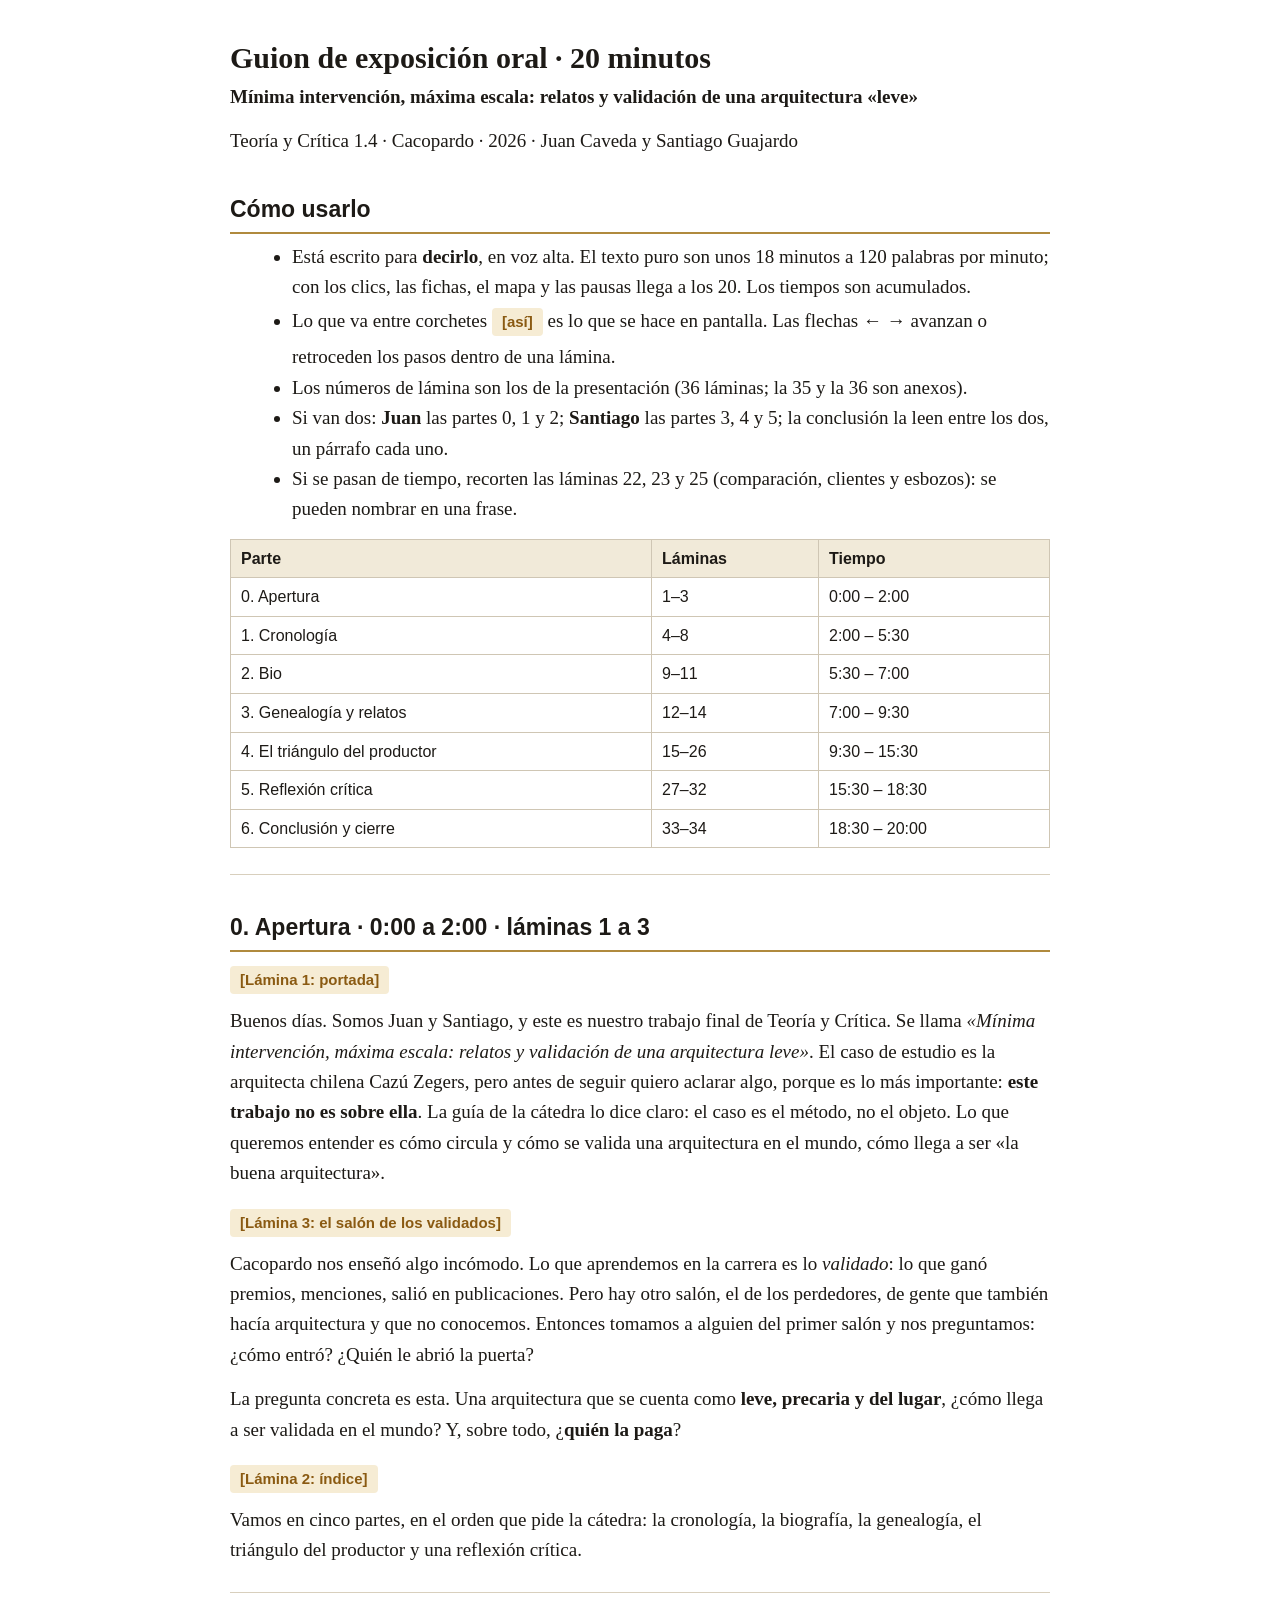
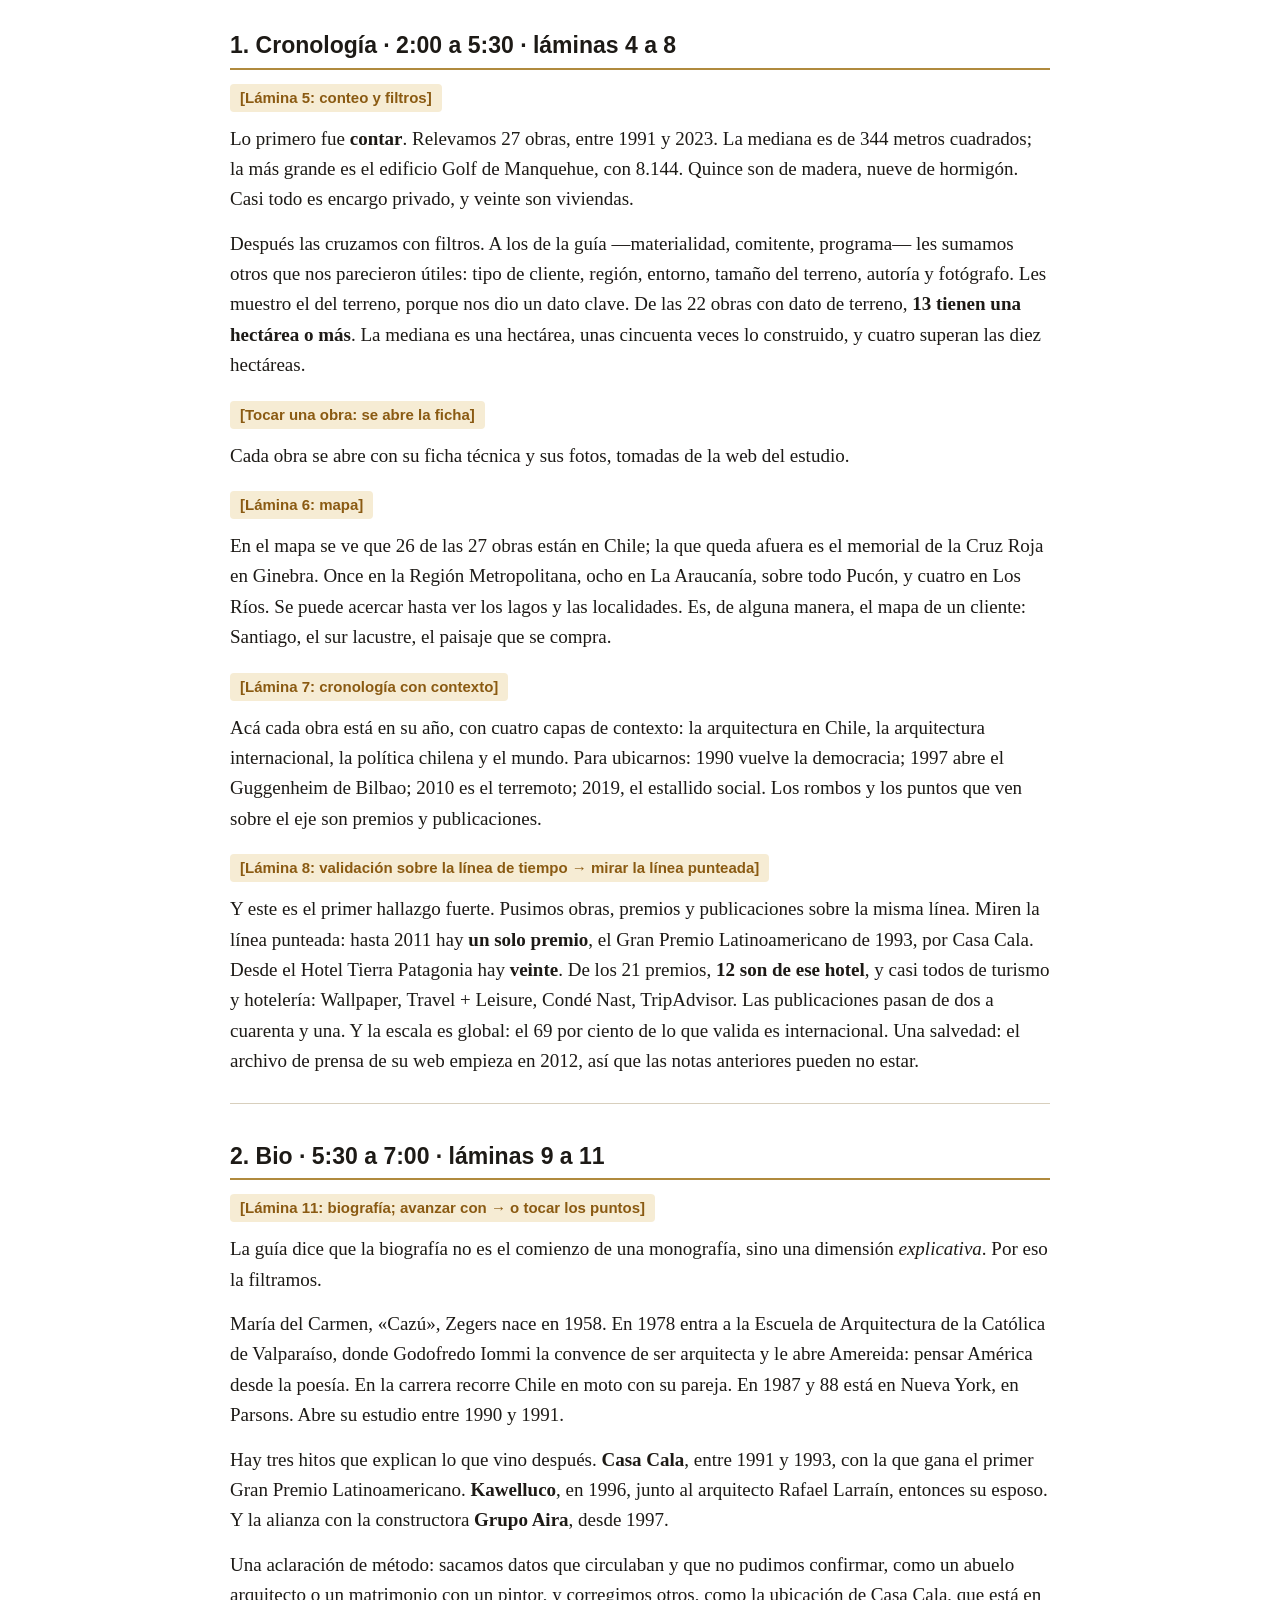
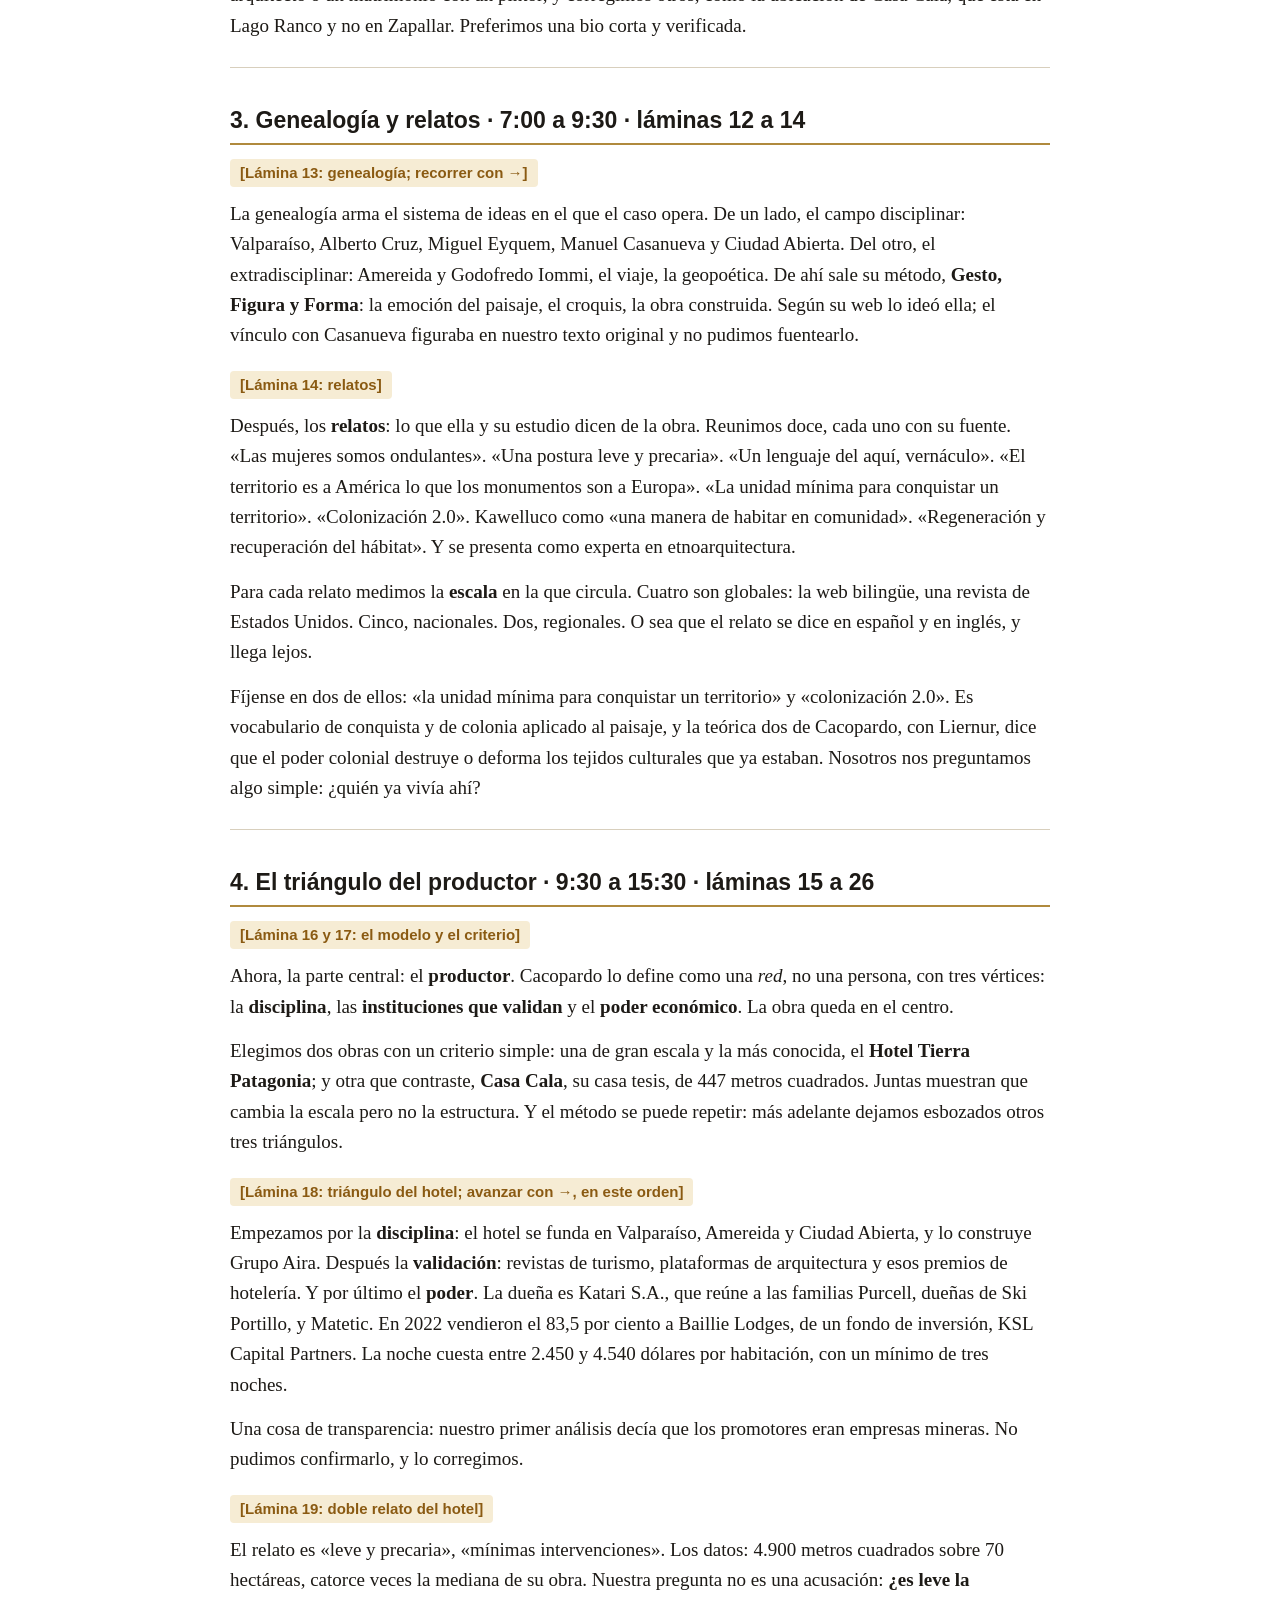
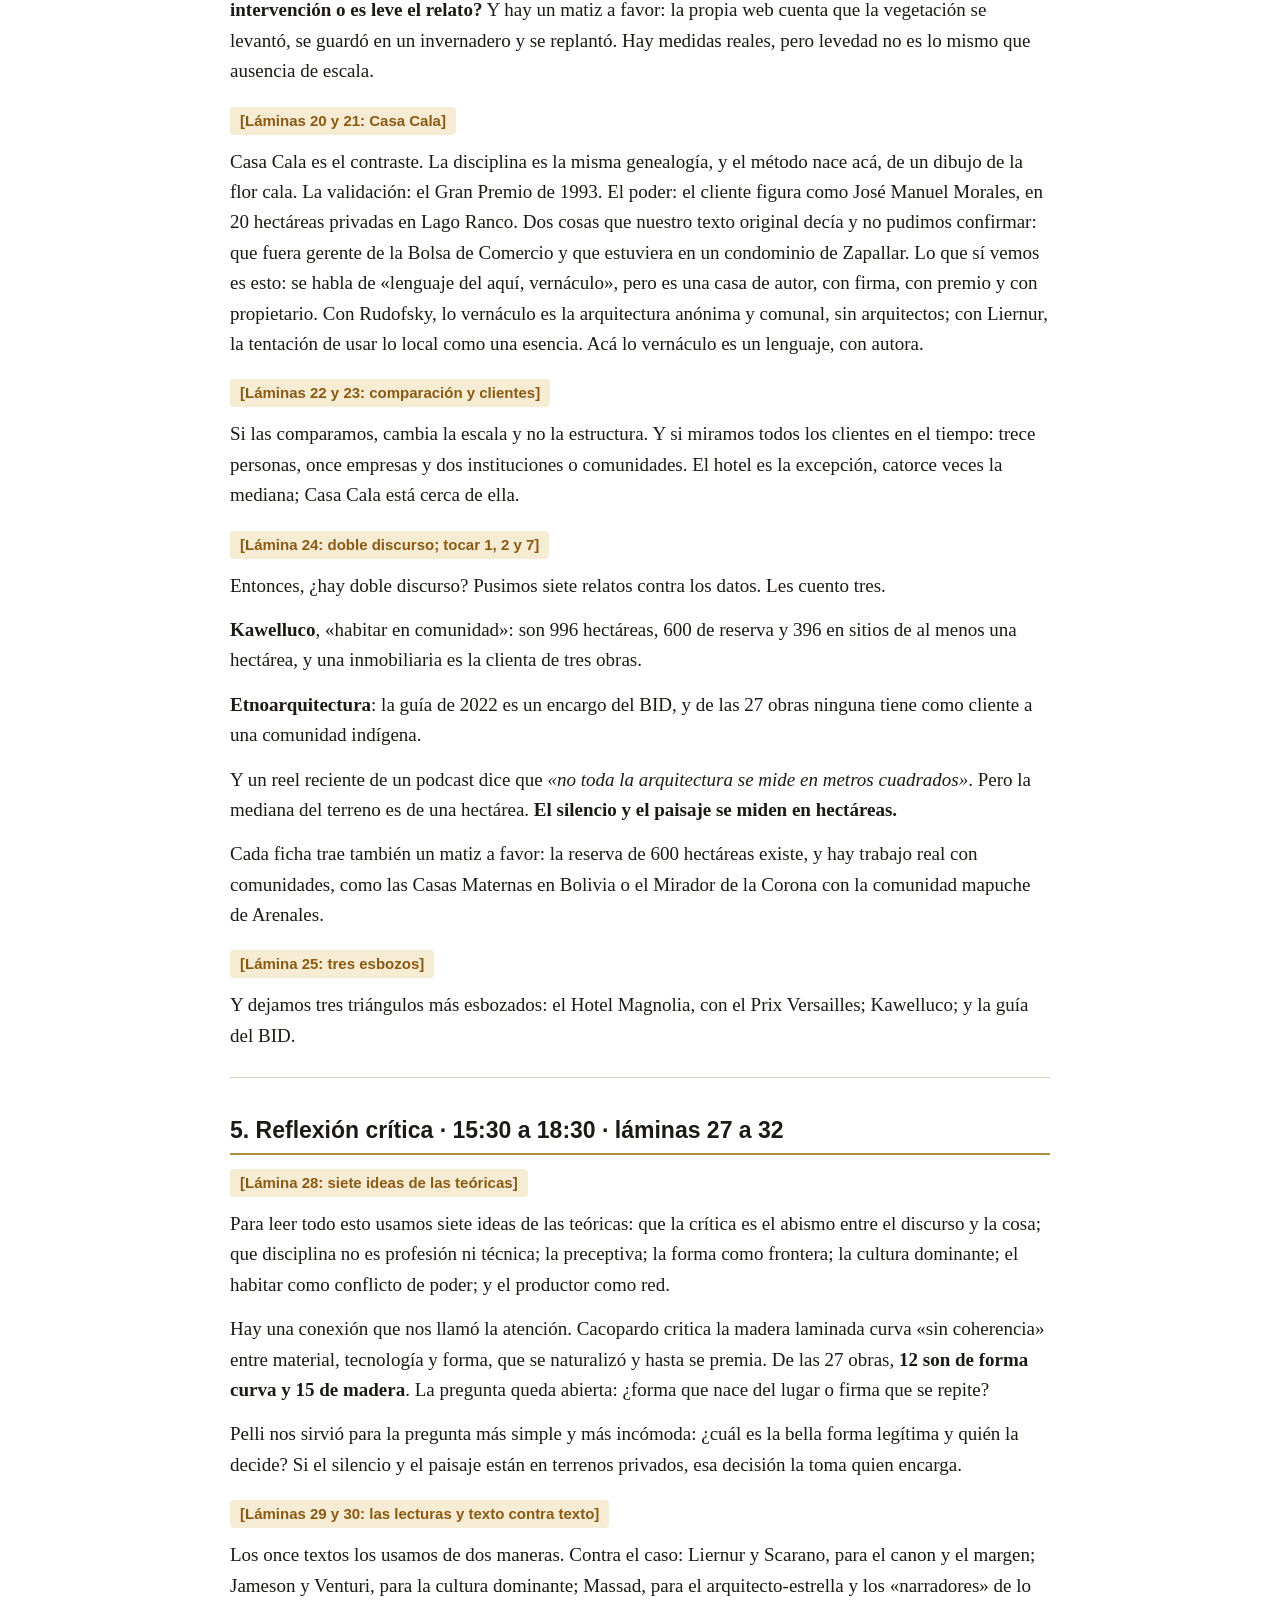
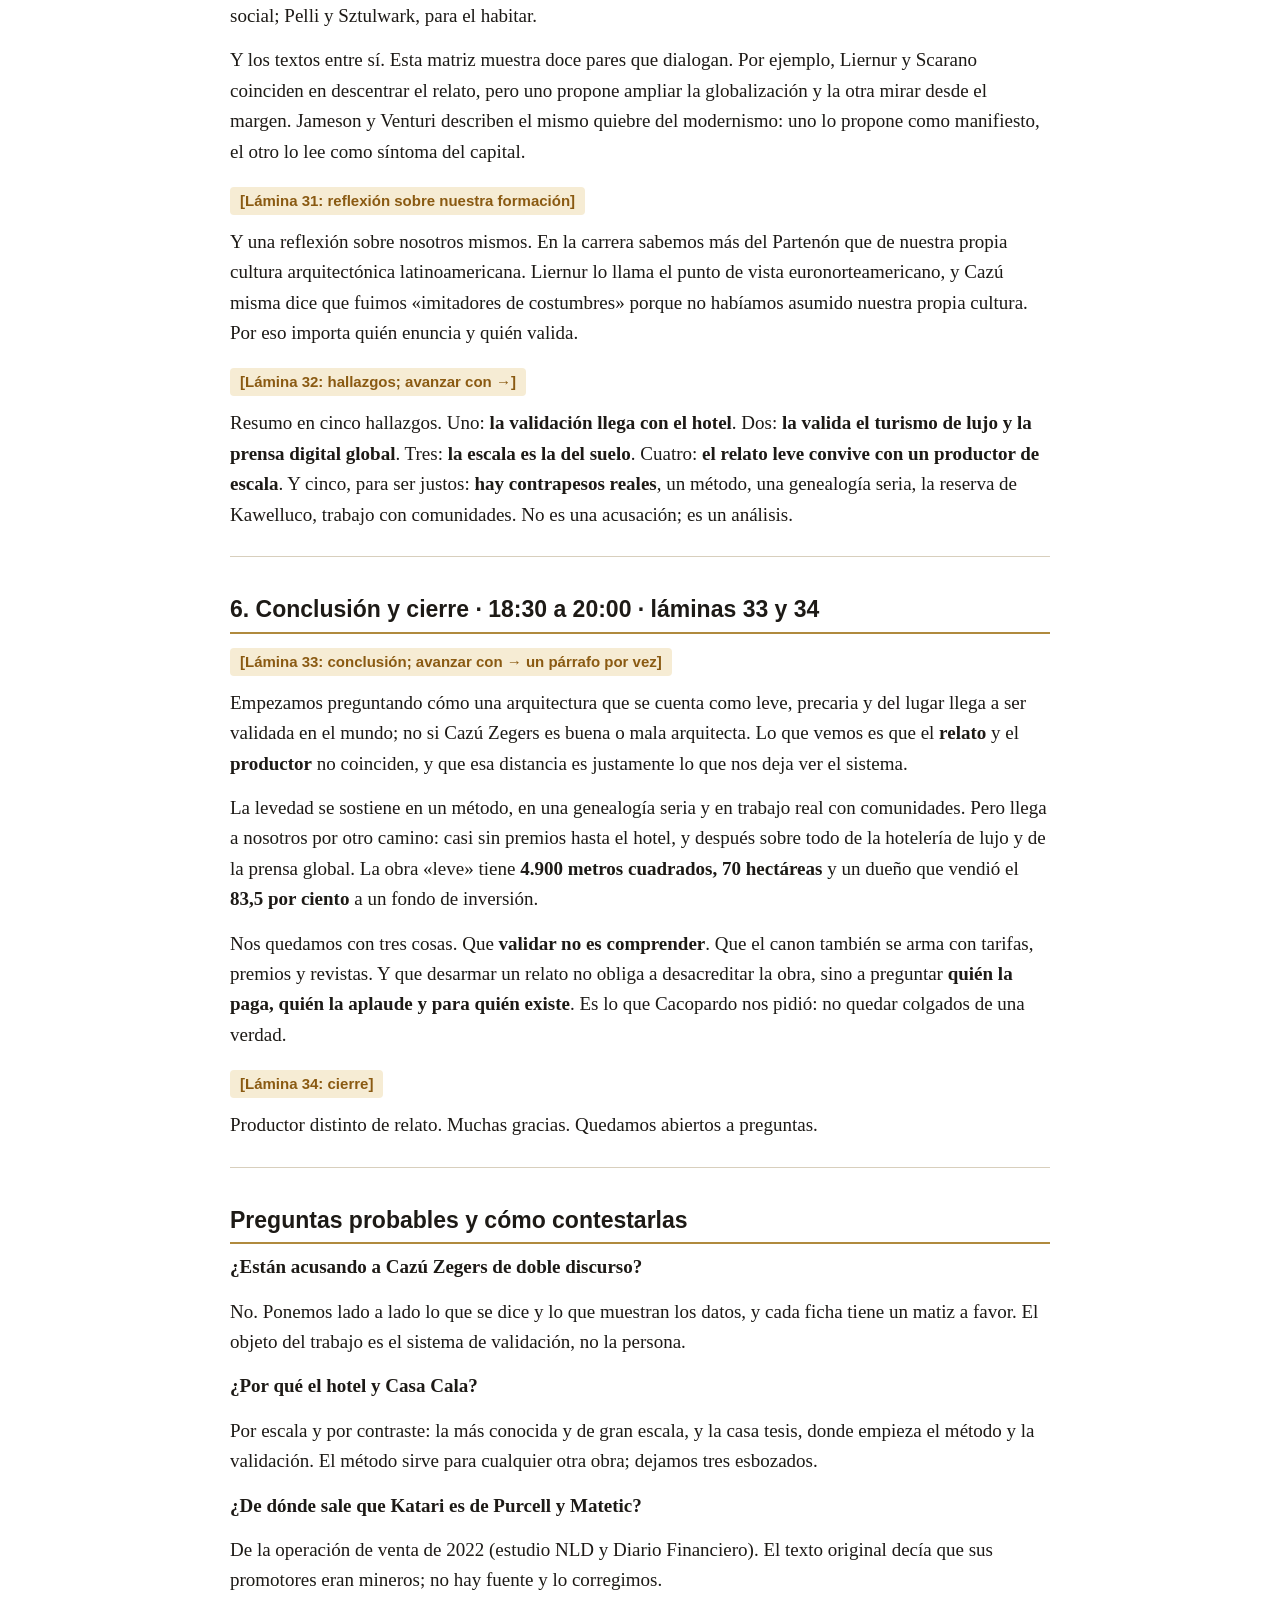
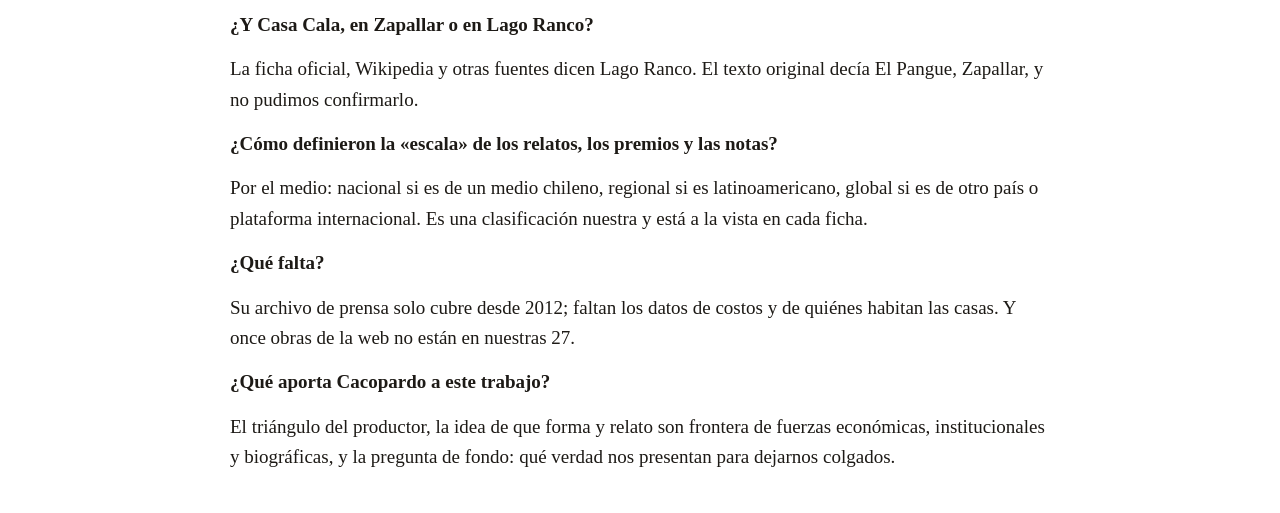
==== guion-20-min.html @ ea09c013 "Presentación TP Teoría y Crítica" ====
<!doctype html><html lang="es"><head><meta charset="utf-8"><title>Guion de exposición · 20 minutos</title><meta name="viewport" content="width=device-width,initial-scale=1"><style>body{font-family:Georgia,"Times New Roman",serif;max-width:820px;margin:40px auto;padding:0 24px;color:#1d1a16;line-height:1.6;font-size:19px}h1{font-size:30px;line-height:1.2;margin:0 0 6px}h2{font-size:23px;margin:34px 0 8px;border-bottom:2px solid #b08a3e;padding-bottom:4px;font-family:Arial,sans-serif}p{margin:0 0 14px}.cue{font-family:Arial,sans-serif;font-size:15px;color:#8a5a12;font-weight:bold;background:#f6ecd4;display:inline-block;padding:2px 10px;border-radius:4px;margin:6px 0}p.cue{display:block;background:none;padding:0}ul{margin:0 0 14px 22px}table{border-collapse:collapse;width:100%;font-family:Arial,sans-serif;font-size:16px;margin:10px 0 20px}th,td{border:1px solid #cfc6b4;padding:6px 10px;text-align:left}th{background:#f1ead9}hr{border:0;border-top:1px solid #d8cfbd;margin:26px 0}@media print{body{margin:0;font-size:16px;max-width:none}h2{page-break-after:avoid}p{orphans:3;widows:3}}</style></head><body><h1>Guion de exposición oral · 20 minutos</h1>
<p><b>Mínima intervención, máxima escala: relatos y validación de una arquitectura «leve»</b></p>
<p>Teoría y Crítica 1.4 · Cacopardo · 2026 · Juan Caveda y Santiago Guajardo</p>
<h2>Cómo usarlo</h2>
<ul>
<li>Está escrito para <b>decirlo</b>, en voz alta. El texto puro son unos 18 minutos a 120 palabras por minuto; con los clics, las fichas, el mapa y las pausas llega a los 20. Los tiempos son acumulados.</li>
<li>Lo que va entre corchetes <span class="cue">[así]</span> es lo que se hace en pantalla. Las flechas ← → avanzan o retroceden los pasos dentro de una lámina.</li>
<li>Los números de lámina son los de la presentación (36 láminas; la 35 y la 36 son anexos).</li>
<li>Si van dos: <b>Juan</b> las partes 0, 1 y 2; <b>Santiago</b> las partes 3, 4 y 5; la conclusión la leen entre los dos, un párrafo cada uno.</li>
<li>Si se pasan de tiempo, recorten las láminas 22, 23 y 25 (comparación, clientes y esbozos): se pueden nombrar en una frase.</li>
</ul>
<table><tr><th>Parte</th><th>Láminas</th><th>Tiempo</th></tr><tr><td>0. Apertura</td><td>1–3</td><td>0:00 – 2:00</td></tr><tr><td>1. Cronología</td><td>4–8</td><td>2:00 – 5:30</td></tr><tr><td>2. Bio</td><td>9–11</td><td>5:30 – 7:00</td></tr><tr><td>3. Genealogía y relatos</td><td>12–14</td><td>7:00 – 9:30</td></tr><tr><td>4. El triángulo del productor</td><td>15–26</td><td>9:30 – 15:30</td></tr><tr><td>5. Reflexión crítica</td><td>27–32</td><td>15:30 – 18:30</td></tr><tr><td>6. Conclusión y cierre</td><td>33–34</td><td>18:30 – 20:00</td></tr></table>
<hr>
<h2>0. Apertura · 0:00 a 2:00 · láminas 1 a 3</h2>
<p class="cue"><span class="cue">[Lámina 1: portada]</span></p>
<p>Buenos días. Somos Juan y Santiago, y este es nuestro trabajo final de Teoría y Crítica. Se llama <i>«Mínima intervención, máxima escala: relatos y validación de una arquitectura leve»</i>. El caso de estudio es la arquitecta chilena Cazú Zegers, pero antes de seguir quiero aclarar algo, porque es lo más importante: <b>este trabajo no es sobre ella</b>. La guía de la cátedra lo dice claro: el caso es el método, no el objeto. Lo que queremos entender es cómo circula y cómo se valida una arquitectura en el mundo, cómo llega a ser «la buena arquitectura».</p>
<p class="cue"><span class="cue">[Lámina 3: el salón de los validados]</span></p>
<p>Cacopardo nos enseñó algo incómodo. Lo que aprendemos en la carrera es lo <i>validado</i>: lo que ganó premios, menciones, salió en publicaciones. Pero hay otro salón, el de los perdedores, de gente que también hacía arquitectura y que no conocemos. Entonces tomamos a alguien del primer salón y nos preguntamos: ¿cómo entró? ¿Quién le abrió la puerta?</p>
<p>La pregunta concreta es esta. Una arquitectura que se cuenta como <b>leve, precaria y del lugar</b>, ¿cómo llega a ser validada en el mundo? Y, sobre todo, ¿<b>quién la paga</b>?</p>
<p class="cue"><span class="cue">[Lámina 2: índice]</span></p>
<p>Vamos en cinco partes, en el orden que pide la cátedra: la cronología, la biografía, la genealogía, el triángulo del productor y una reflexión crítica.</p>
<hr>
<h2>1. Cronología · 2:00 a 5:30 · láminas 4 a 8</h2>
<p class="cue"><span class="cue">[Lámina 5: conteo y filtros]</span></p>
<p>Lo primero fue <b>contar</b>. Relevamos 27 obras, entre 1991 y 2023. La mediana es de 344 metros cuadrados; la más grande es el edificio Golf de Manquehue, con 8.144. Quince son de madera, nueve de hormigón. Casi todo es encargo privado, y veinte son viviendas.</p>
<p>Después las cruzamos con filtros. A los de la guía —materialidad, comitente, programa— les sumamos otros que nos parecieron útiles: tipo de cliente, región, entorno, tamaño del terreno, autoría y fotógrafo. Les muestro el del terreno, porque nos dio un dato clave. De las 22 obras con dato de terreno, <b>13 tienen una hectárea o más</b>. La mediana es una hectárea, unas cincuenta veces lo construido, y cuatro superan las diez hectáreas.</p>
<p class="cue"><span class="cue">[Tocar una obra: se abre la ficha]</span></p>
<p>Cada obra se abre con su ficha técnica y sus fotos, tomadas de la web del estudio.</p>
<p class="cue"><span class="cue">[Lámina 6: mapa]</span></p>
<p>En el mapa se ve que 26 de las 27 obras están en Chile; la que queda afuera es el memorial de la Cruz Roja en Ginebra. Once en la Región Metropolitana, ocho en La Araucanía, sobre todo Pucón, y cuatro en Los Ríos. Se puede acercar hasta ver los lagos y las localidades. Es, de alguna manera, el mapa de un cliente: Santiago, el sur lacustre, el paisaje que se compra.</p>
<p class="cue"><span class="cue">[Lámina 7: cronología con contexto]</span></p>
<p>Acá cada obra está en su año, con cuatro capas de contexto: la arquitectura en Chile, la arquitectura internacional, la política chilena y el mundo. Para ubicarnos: 1990 vuelve la democracia; 1997 abre el Guggenheim de Bilbao; 2010 es el terremoto; 2019, el estallido social. Los rombos y los puntos que ven sobre el eje son premios y publicaciones.</p>
<p class="cue"><span class="cue">[Lámina 8: validación sobre la línea de tiempo → mirar la línea punteada]</span></p>
<p>Y este es el primer hallazgo fuerte. Pusimos obras, premios y publicaciones sobre la misma línea. Miren la línea punteada: hasta 2011 hay <b>un solo premio</b>, el Gran Premio Latinoamericano de 1993, por Casa Cala. Desde el Hotel Tierra Patagonia hay <b>veinte</b>. De los 21 premios, <b>12 son de ese hotel</b>, y casi todos de turismo y hotelería: Wallpaper, Travel + Leisure, Condé Nast, TripAdvisor. Las publicaciones pasan de dos a cuarenta y una. Y la escala es global: el 69 por ciento de lo que valida es internacional. Una salvedad: el archivo de prensa de su web empieza en 2012, así que las notas anteriores pueden no estar.</p>
<hr>
<h2>2. Bio · 5:30 a 7:00 · láminas 9 a 11</h2>
<p class="cue"><span class="cue">[Lámina 11: biografía; avanzar con → o tocar los puntos]</span></p>
<p>La guía dice que la biografía no es el comienzo de una monografía, sino una dimensión <i>explicativa</i>. Por eso la filtramos.</p>
<p>María del Carmen, «Cazú», Zegers nace en 1958. En 1978 entra a la Escuela de Arquitectura de la Católica de Valparaíso, donde Godofredo Iommi la convence de ser arquitecta y le abre Amereida: pensar América desde la poesía. En la carrera recorre Chile en moto con su pareja. En 1987 y 88 está en Nueva York, en Parsons. Abre su estudio entre 1990 y 1991.</p>
<p>Hay tres hitos que explican lo que vino después. <b>Casa Cala</b>, entre 1991 y 1993, con la que gana el primer Gran Premio Latinoamericano. <b>Kawelluco</b>, en 1996, junto al arquitecto Rafael Larraín, entonces su esposo. Y la alianza con la constructora <b>Grupo Aira</b>, desde 1997.</p>
<p>Una aclaración de método: sacamos datos que circulaban y que no pudimos confirmar, como un abuelo arquitecto o un matrimonio con un pintor, y corregimos otros, como la ubicación de Casa Cala, que está en Lago Ranco y no en Zapallar. Preferimos una bio corta y verificada.</p>
<hr>
<h2>3. Genealogía y relatos · 7:00 a 9:30 · láminas 12 a 14</h2>
<p class="cue"><span class="cue">[Lámina 13: genealogía; recorrer con →]</span></p>
<p>La genealogía arma el sistema de ideas en el que el caso opera. De un lado, el campo disciplinar: Valparaíso, Alberto Cruz, Miguel Eyquem, Manuel Casanueva y Ciudad Abierta. Del otro, el extradisciplinar: Amereida y Godofredo Iommi, el viaje, la geopoética. De ahí sale su método, <b>Gesto, Figura y Forma</b>: la emoción del paisaje, el croquis, la obra construida. Según su web lo ideó ella; el vínculo con Casanueva figuraba en nuestro texto original y no pudimos fuentearlo.</p>
<p class="cue"><span class="cue">[Lámina 14: relatos]</span></p>
<p>Después, los <b>relatos</b>: lo que ella y su estudio dicen de la obra. Reunimos doce, cada uno con su fuente. «Las mujeres somos ondulantes». «Una postura leve y precaria». «Un lenguaje del aquí, vernáculo». «El territorio es a América lo que los monumentos son a Europa». «La unidad mínima para conquistar un territorio». «Colonización 2.0». Kawelluco como «una manera de habitar en comunidad». «Regeneración y recuperación del hábitat». Y se presenta como experta en etnoarquitectura.</p>
<p>Para cada relato medimos la <b>escala</b> en la que circula. Cuatro son globales: la web bilingüe, una revista de Estados Unidos. Cinco, nacionales. Dos, regionales. O sea que el relato se dice en español y en inglés, y llega lejos.</p>
<p>Fíjense en dos de ellos: «la unidad mínima para conquistar un territorio» y «colonización 2.0». Es vocabulario de conquista y de colonia aplicado al paisaje, y la teórica dos de Cacopardo, con Liernur, dice que el poder colonial destruye o deforma los tejidos culturales que ya estaban. Nosotros nos preguntamos algo simple: ¿quién ya vivía ahí?</p>
<hr>
<h2>4. El triángulo del productor · 9:30 a 15:30 · láminas 15 a 26</h2>
<p class="cue"><span class="cue">[Lámina 16 y 17: el modelo y el criterio]</span></p>
<p>Ahora, la parte central: el <b>productor</b>. Cacopardo lo define como una <i>red</i>, no una persona, con tres vértices: la <b>disciplina</b>, las <b>instituciones que validan</b> y el <b>poder económico</b>. La obra queda en el centro.</p>
<p>Elegimos dos obras con un criterio simple: una de gran escala y la más conocida, el <b>Hotel Tierra Patagonia</b>; y otra que contraste, <b>Casa Cala</b>, su casa tesis, de 447 metros cuadrados. Juntas muestran que cambia la escala pero no la estructura. Y el método se puede repetir: más adelante dejamos esbozados otros tres triángulos.</p>
<p class="cue"><span class="cue">[Lámina 18: triángulo del hotel; avanzar con →, en este orden]</span></p>
<p>Empezamos por la <b>disciplina</b>: el hotel se funda en Valparaíso, Amereida y Ciudad Abierta, y lo construye Grupo Aira. Después la <b>validación</b>: revistas de turismo, plataformas de arquitectura y esos premios de hotelería. Y por último el <b>poder</b>. La dueña es Katari S.A., que reúne a las familias Purcell, dueñas de Ski Portillo, y Matetic. En 2022 vendieron el 83,5 por ciento a Baillie Lodges, de un fondo de inversión, KSL Capital Partners. La noche cuesta entre 2.450 y 4.540 dólares por habitación, con un mínimo de tres noches.</p>
<p>Una cosa de transparencia: nuestro primer análisis decía que los promotores eran empresas mineras. No pudimos confirmarlo, y lo corregimos.</p>
<p class="cue"><span class="cue">[Lámina 19: doble relato del hotel]</span></p>
<p>El relato es «leve y precaria», «mínimas intervenciones». Los datos: 4.900 metros cuadrados sobre 70 hectáreas, catorce veces la mediana de su obra. Nuestra pregunta no es una acusación: <b>¿es leve la intervención o es leve el relato?</b> Y hay un matiz a favor: la propia web cuenta que la vegetación se levantó, se guardó en un invernadero y se replantó. Hay medidas reales, pero levedad no es lo mismo que ausencia de escala.</p>
<p class="cue"><span class="cue">[Láminas 20 y 21: Casa Cala]</span></p>
<p>Casa Cala es el contraste. La disciplina es la misma genealogía, y el método nace acá, de un dibujo de la flor cala. La validación: el Gran Premio de 1993. El poder: el cliente figura como José Manuel Morales, en 20 hectáreas privadas en Lago Ranco. Dos cosas que nuestro texto original decía y no pudimos confirmar: que fuera gerente de la Bolsa de Comercio y que estuviera en un condominio de Zapallar. Lo que sí vemos es esto: se habla de «lenguaje del aquí, vernáculo», pero es una casa de autor, con firma, con premio y con propietario. Con Rudofsky, lo vernáculo es la arquitectura anónima y comunal, sin arquitectos; con Liernur, la tentación de usar lo local como una esencia. Acá lo vernáculo es un lenguaje, con autora.</p>
<p class="cue"><span class="cue">[Láminas 22 y 23: comparación y clientes]</span></p>
<p>Si las comparamos, cambia la escala y no la estructura. Y si miramos todos los clientes en el tiempo: trece personas, once empresas y dos instituciones o comunidades. El hotel es la excepción, catorce veces la mediana; Casa Cala está cerca de ella.</p>
<p class="cue"><span class="cue">[Lámina 24: doble discurso; tocar 1, 2 y 7]</span></p>
<p>Entonces, ¿hay doble discurso? Pusimos siete relatos contra los datos. Les cuento tres.</p>
<p><b>Kawelluco</b>, «habitar en comunidad»: son 996 hectáreas, 600 de reserva y 396 en sitios de al menos una hectárea, y una inmobiliaria es la clienta de tres obras.</p>
<p><b>Etnoarquitectura</b>: la guía de 2022 es un encargo del BID, y de las 27 obras ninguna tiene como cliente a una comunidad indígena.</p>
<p>Y un reel reciente de un podcast dice que <i>«no toda la arquitectura se mide en metros cuadrados»</i>. Pero la mediana del terreno es de una hectárea. <b>El silencio y el paisaje se miden en hectáreas.</b></p>
<p>Cada ficha trae también un matiz a favor: la reserva de 600 hectáreas existe, y hay trabajo real con comunidades, como las Casas Maternas en Bolivia o el Mirador de la Corona con la comunidad mapuche de Arenales.</p>
<p class="cue"><span class="cue">[Lámina 25: tres esbozos]</span></p>
<p>Y dejamos tres triángulos más esbozados: el Hotel Magnolia, con el Prix Versailles; Kawelluco; y la guía del BID.</p>
<hr>
<h2>5. Reflexión crítica · 15:30 a 18:30 · láminas 27 a 32</h2>
<p class="cue"><span class="cue">[Lámina 28: siete ideas de las teóricas]</span></p>
<p>Para leer todo esto usamos siete ideas de las teóricas: que la crítica es el abismo entre el discurso y la cosa; que disciplina no es profesión ni técnica; la preceptiva; la forma como frontera; la cultura dominante; el habitar como conflicto de poder; y el productor como red.</p>
<p>Hay una conexión que nos llamó la atención. Cacopardo critica la madera laminada curva «sin coherencia» entre material, tecnología y forma, que se naturalizó y hasta se premia. De las 27 obras, <b>12 son de forma curva y 15 de madera</b>. La pregunta queda abierta: ¿forma que nace del lugar o firma que se repite?</p>
<p>Pelli nos sirvió para la pregunta más simple y más incómoda: ¿cuál es la bella forma legítima y quién la decide? Si el silencio y el paisaje están en terrenos privados, esa decisión la toma quien encarga.</p>
<p class="cue"><span class="cue">[Láminas 29 y 30: las lecturas y texto contra texto]</span></p>
<p>Los once textos los usamos de dos maneras. Contra el caso: Liernur y Scarano, para el canon y el margen; Jameson y Venturi, para la cultura dominante; Massad, para el arquitecto-estrella y los «narradores» de lo social; Pelli y Sztulwark, para el habitar.</p>
<p>Y los textos entre sí. Esta matriz muestra doce pares que dialogan. Por ejemplo, Liernur y Scarano coinciden en descentrar el relato, pero uno propone ampliar la globalización y la otra mirar desde el margen. Jameson y Venturi describen el mismo quiebre del modernismo: uno lo propone como manifiesto, el otro lo lee como síntoma del capital.</p>
<p class="cue"><span class="cue">[Lámina 31: reflexión sobre nuestra formación]</span></p>
<p>Y una reflexión sobre nosotros mismos. En la carrera sabemos más del Partenón que de nuestra propia cultura arquitectónica latinoamericana. Liernur lo llama el punto de vista euronorteamericano, y Cazú misma dice que fuimos «imitadores de costumbres» porque no habíamos asumido nuestra propia cultura. Por eso importa quién enuncia y quién valida.</p>
<p class="cue"><span class="cue">[Lámina 32: hallazgos; avanzar con →]</span></p>
<p>Resumo en cinco hallazgos. Uno: <b>la validación llega con el hotel</b>. Dos: <b>la valida el turismo de lujo y la prensa digital global</b>. Tres: <b>la escala es la del suelo</b>. Cuatro: <b>el relato leve convive con un productor de escala</b>. Y cinco, para ser justos: <b>hay contrapesos reales</b>, un método, una genealogía seria, la reserva de Kawelluco, trabajo con comunidades. No es una acusación; es un análisis.</p>
<hr>
<h2>6. Conclusión y cierre · 18:30 a 20:00 · láminas 33 y 34</h2>
<p class="cue"><span class="cue">[Lámina 33: conclusión; avanzar con → un párrafo por vez]</span></p>
<p>Empezamos preguntando cómo una arquitectura que se cuenta como leve, precaria y del lugar llega a ser validada en el mundo; no si Cazú Zegers es buena o mala arquitecta. Lo que vemos es que el <b>relato</b> y el <b>productor</b> no coinciden, y que esa distancia es justamente lo que nos deja ver el sistema.</p>
<p>La levedad se sostiene en un método, en una genealogía seria y en trabajo real con comunidades. Pero llega a nosotros por otro camino: casi sin premios hasta el hotel, y después sobre todo de la hotelería de lujo y de la prensa global. La obra «leve» tiene <b>4.900 metros cuadrados, 70 hectáreas</b> y un dueño que vendió el <b>83,5 por ciento</b> a un fondo de inversión.</p>
<p>Nos quedamos con tres cosas. Que <b>validar no es comprender</b>. Que el canon también se arma con tarifas, premios y revistas. Y que desarmar un relato no obliga a desacreditar la obra, sino a preguntar <b>quién la paga, quién la aplaude y para quién existe</b>. Es lo que Cacopardo nos pidió: no quedar colgados de una verdad.</p>
<p class="cue"><span class="cue">[Lámina 34: cierre]</span></p>
<p>Productor distinto de relato. Muchas gracias. Quedamos abiertos a preguntas.</p>
<hr>
<h2>Preguntas probables y cómo contestarlas</h2>
<p><b>¿Están acusando a Cazú Zegers de doble discurso?</b></p>
<p>No. Ponemos lado a lado lo que se dice y lo que muestran los datos, y cada ficha tiene un matiz a favor. El objeto del trabajo es el sistema de validación, no la persona.</p>
<p><b>¿Por qué el hotel y Casa Cala?</b></p>
<p>Por escala y por contraste: la más conocida y de gran escala, y la casa tesis, donde empieza el método y la validación. El método sirve para cualquier otra obra; dejamos tres esbozados.</p>
<p><b>¿De dónde sale que Katari es de Purcell y Matetic?</b></p>
<p>De la operación de venta de 2022 (estudio NLD y Diario Financiero). El texto original decía que sus promotores eran mineros; no hay fuente y lo corregimos.</p>
<p><b>¿Y Casa Cala, en Zapallar o en Lago Ranco?</b></p>
<p>La ficha oficial, Wikipedia y otras fuentes dicen Lago Ranco. El texto original decía El Pangue, Zapallar, y no pudimos confirmarlo.</p>
<p><b>¿Cómo definieron la «escala» de los relatos, los premios y las notas?</b></p>
<p>Por el medio: nacional si es de un medio chileno, regional si es latinoamericano, global si es de otro país o plataforma internacional. Es una clasificación nuestra y está a la vista en cada ficha.</p>
<p><b>¿Qué falta?</b></p>
<p>Su archivo de prensa solo cubre desde 2012; faltan los datos de costos y de quiénes habitan las casas. Y once obras de la web no están en nuestras 27.</p>
<p><b>¿Qué aporta Cacopardo a este trabajo?</b></p>
<p>El triángulo del productor, la idea de que forma y relato son frontera de fuerzas económicas, institucionales y biográficas, y la pregunta de fondo: qué verdad nos presentan para dejarnos colgados.</p></body></html>
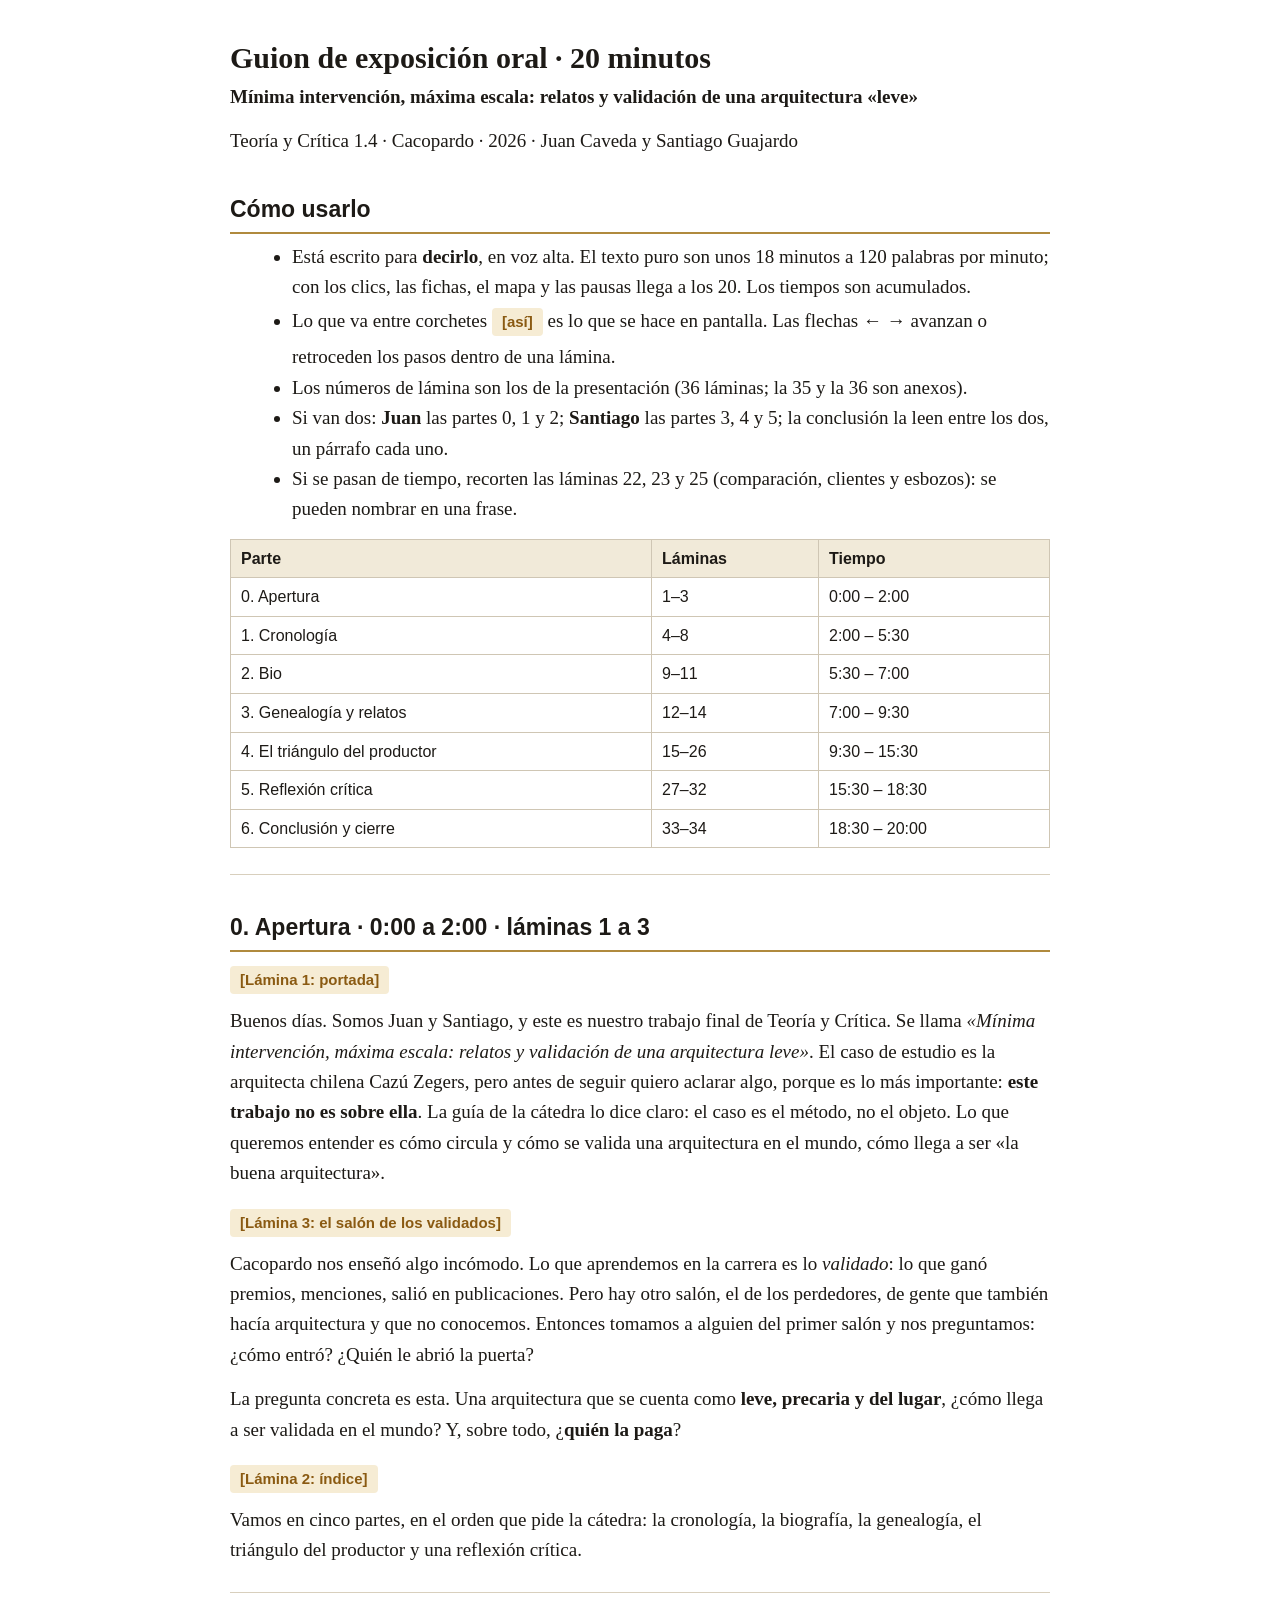
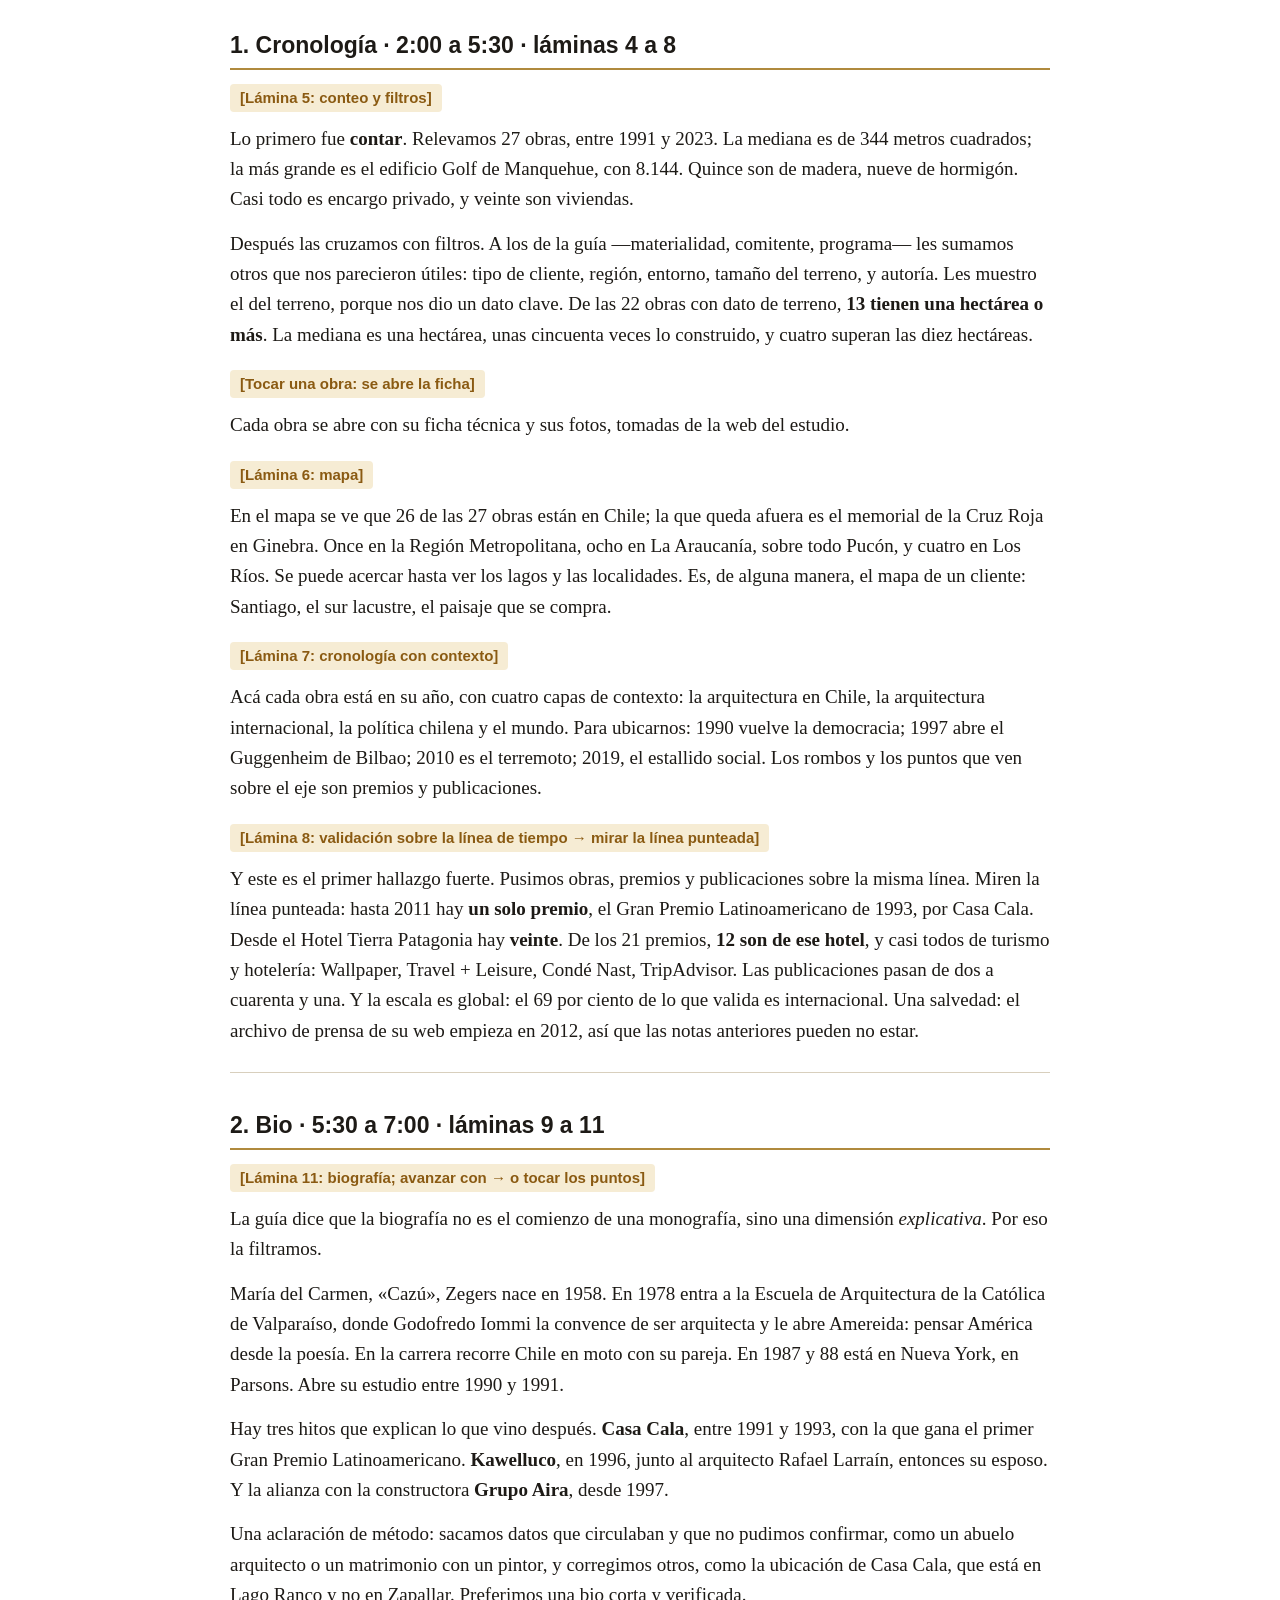
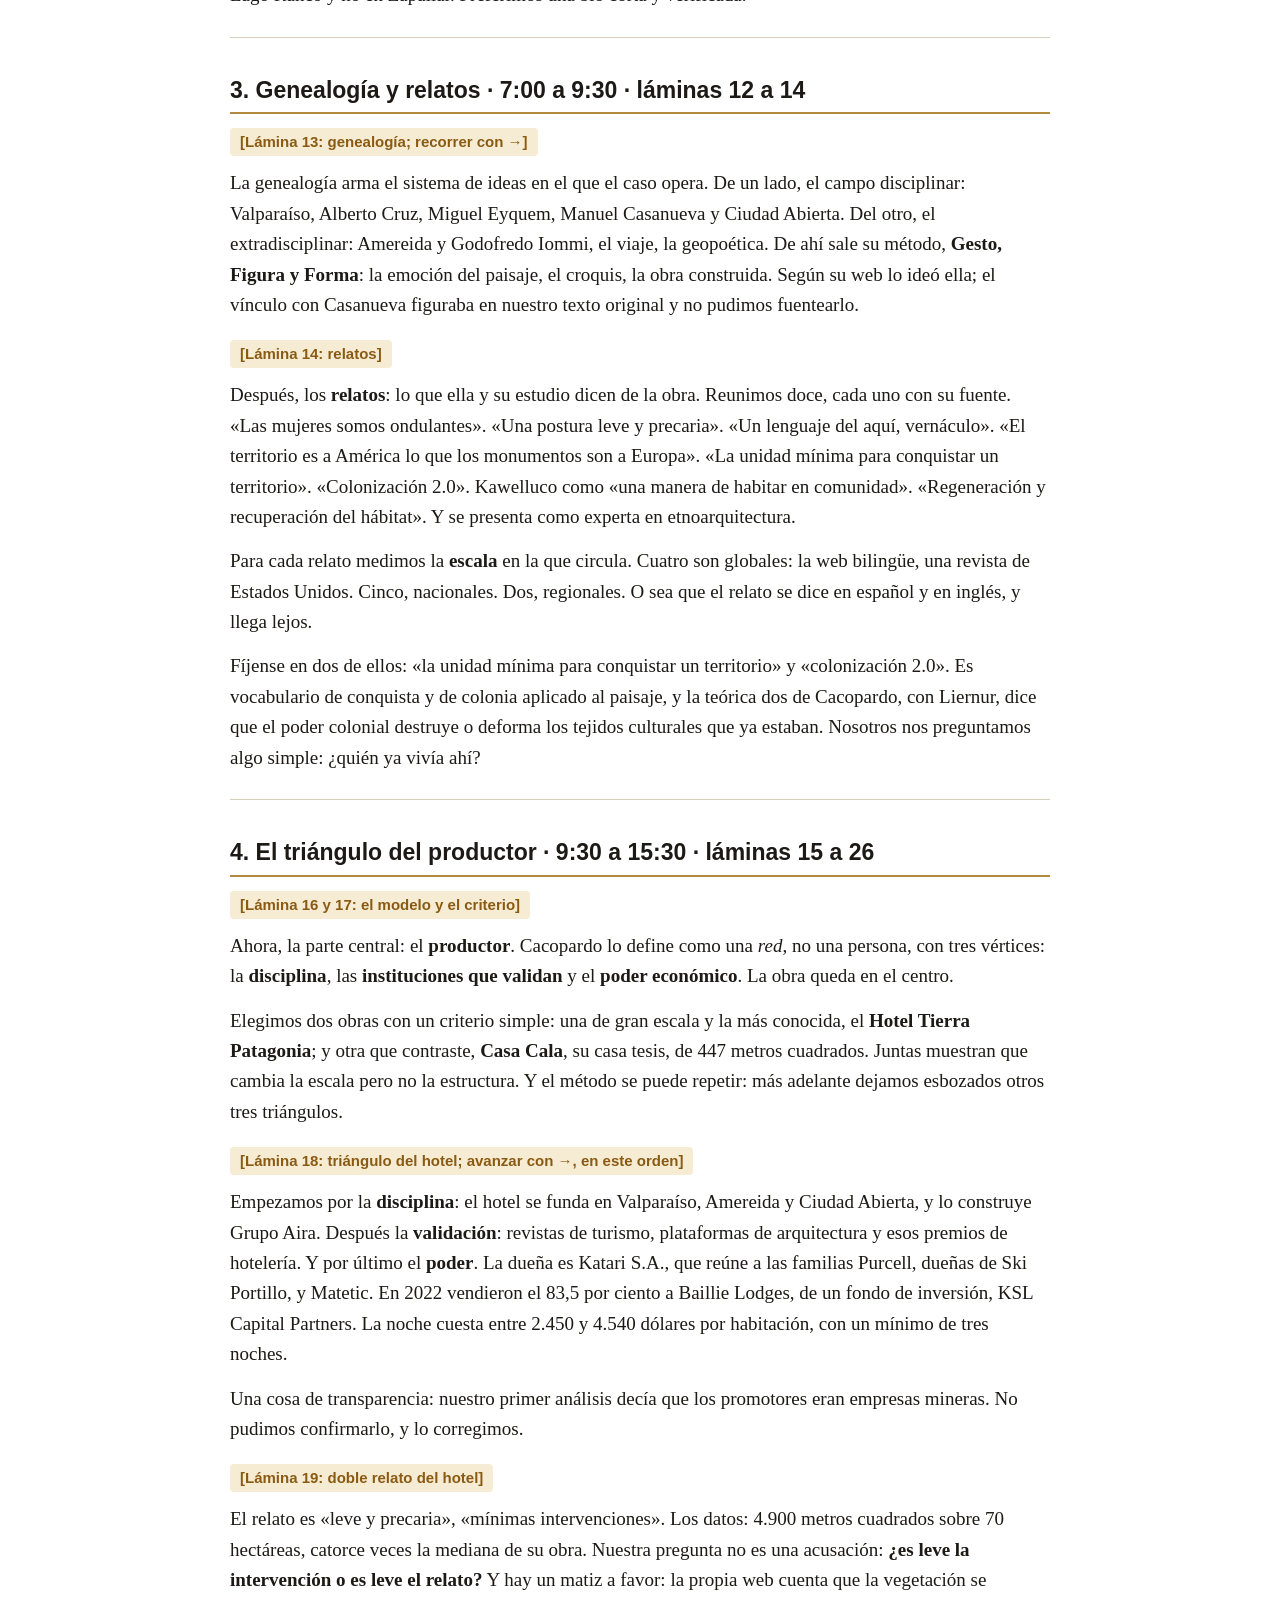
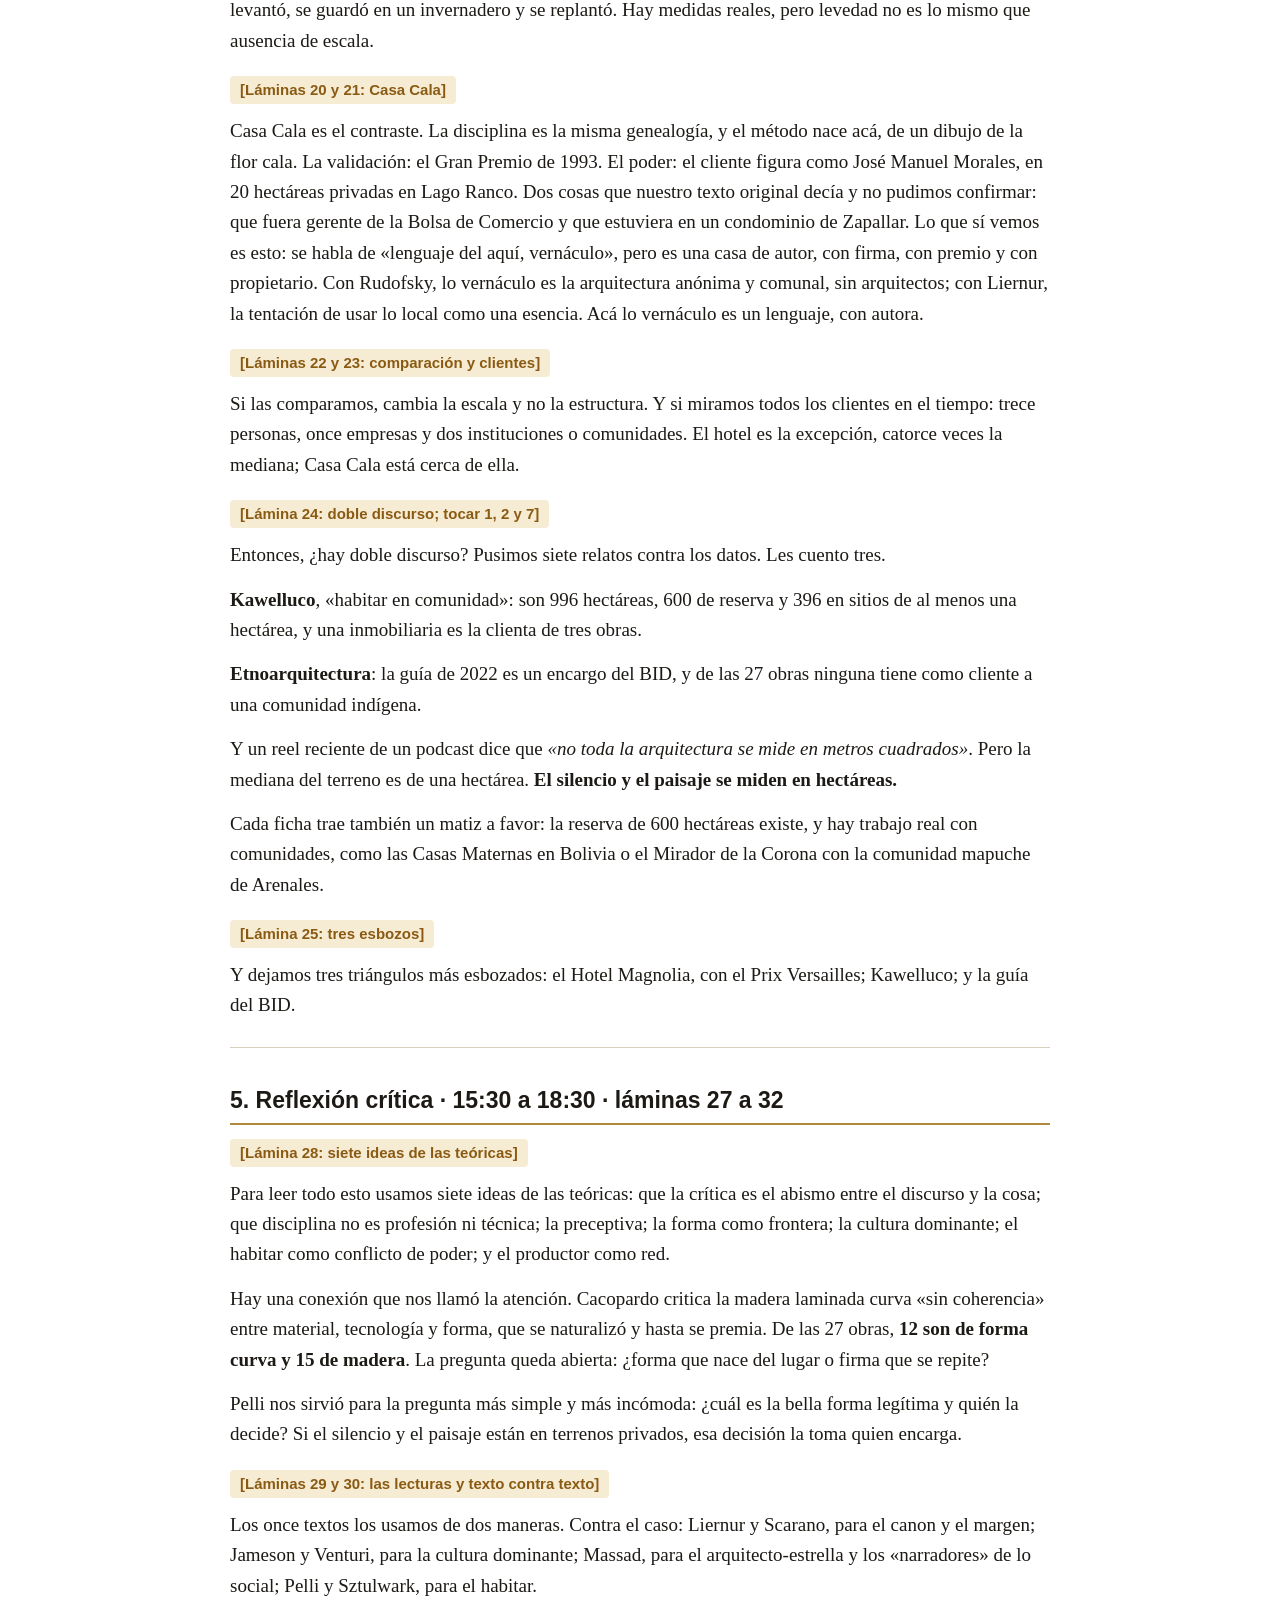
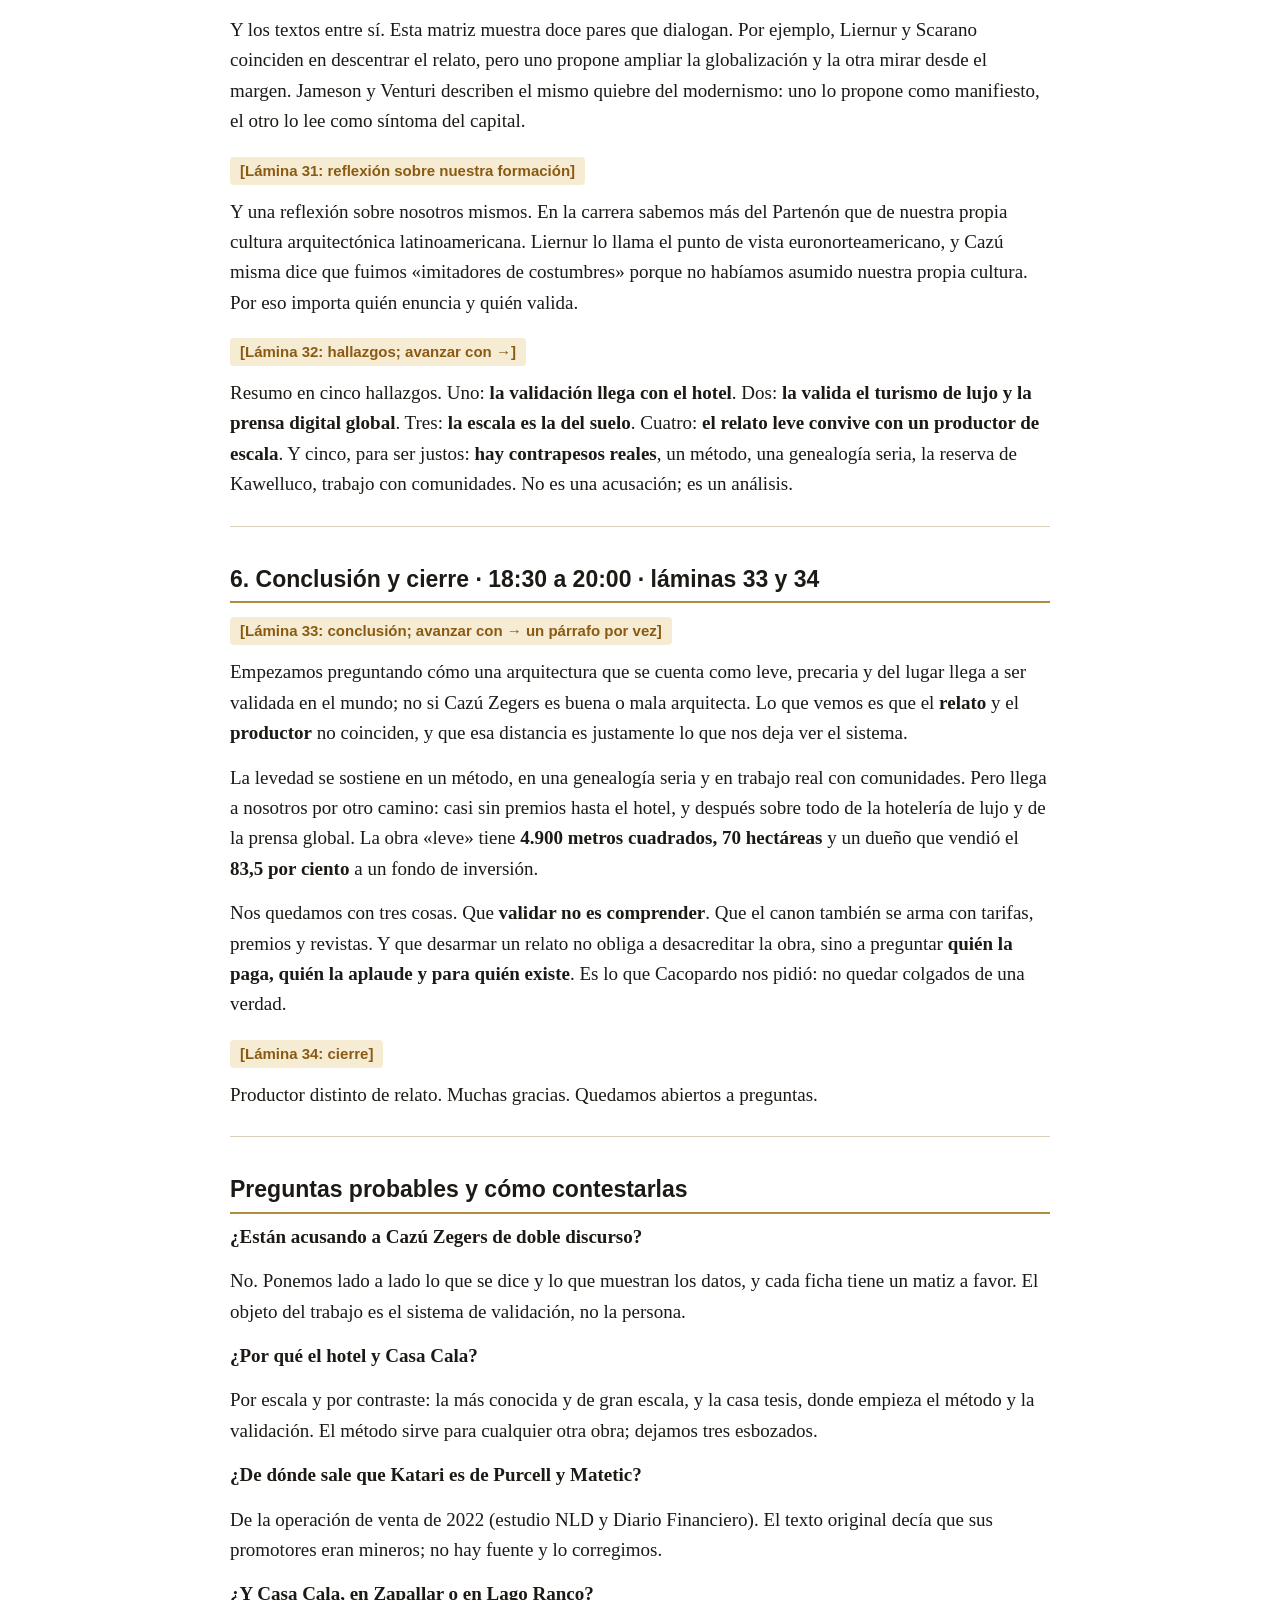
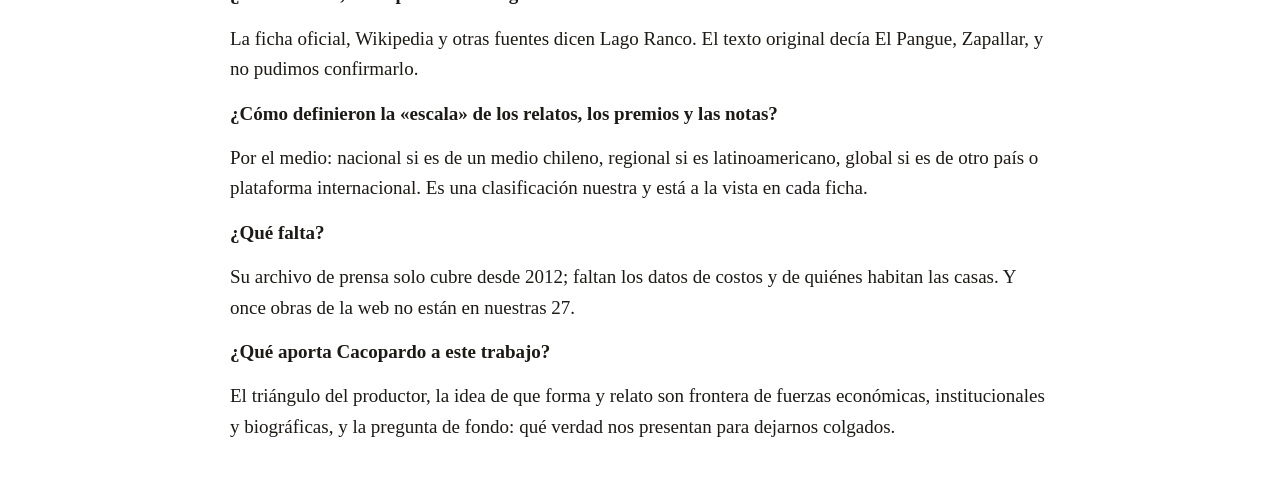
==== commit 129a1f55: "Mapa satelital/calles en los zooms; sacar filtro de fotógrafo" ====
--- a/guion-20-min.html
+++ b/guion-20-min.html
@@ -23,7 +23,7 @@
 <h2>1. Cronología · 2:00 a 5:30 · láminas 4 a 8</h2>
 <p class="cue"><span class="cue">[Lámina 5: conteo y filtros]</span></p>
 <p>Lo primero fue <b>contar</b>. Relevamos 27 obras, entre 1991 y 2023. La mediana es de 344 metros cuadrados; la más grande es el edificio Golf de Manquehue, con 8.144. Quince son de madera, nueve de hormigón. Casi todo es encargo privado, y veinte son viviendas.</p>
-<p>Después las cruzamos con filtros. A los de la guía —materialidad, comitente, programa— les sumamos otros que nos parecieron útiles: tipo de cliente, región, entorno, tamaño del terreno, autoría y fotógrafo. Les muestro el del terreno, porque nos dio un dato clave. De las 22 obras con dato de terreno, <b>13 tienen una hectárea o más</b>. La mediana es una hectárea, unas cincuenta veces lo construido, y cuatro superan las diez hectáreas.</p>
+<p>Después las cruzamos con filtros. A los de la guía —materialidad, comitente, programa— les sumamos otros que nos parecieron útiles: tipo de cliente, región, entorno, tamaño del terreno, y autoría. Les muestro el del terreno, porque nos dio un dato clave. De las 22 obras con dato de terreno, <b>13 tienen una hectárea o más</b>. La mediana es una hectárea, unas cincuenta veces lo construido, y cuatro superan las diez hectáreas.</p>
 <p class="cue"><span class="cue">[Tocar una obra: se abre la ficha]</span></p>
 <p>Cada obra se abre con su ficha técnica y sus fotos, tomadas de la web del estudio.</p>
 <p class="cue"><span class="cue">[Lámina 6: mapa]</span></p>
